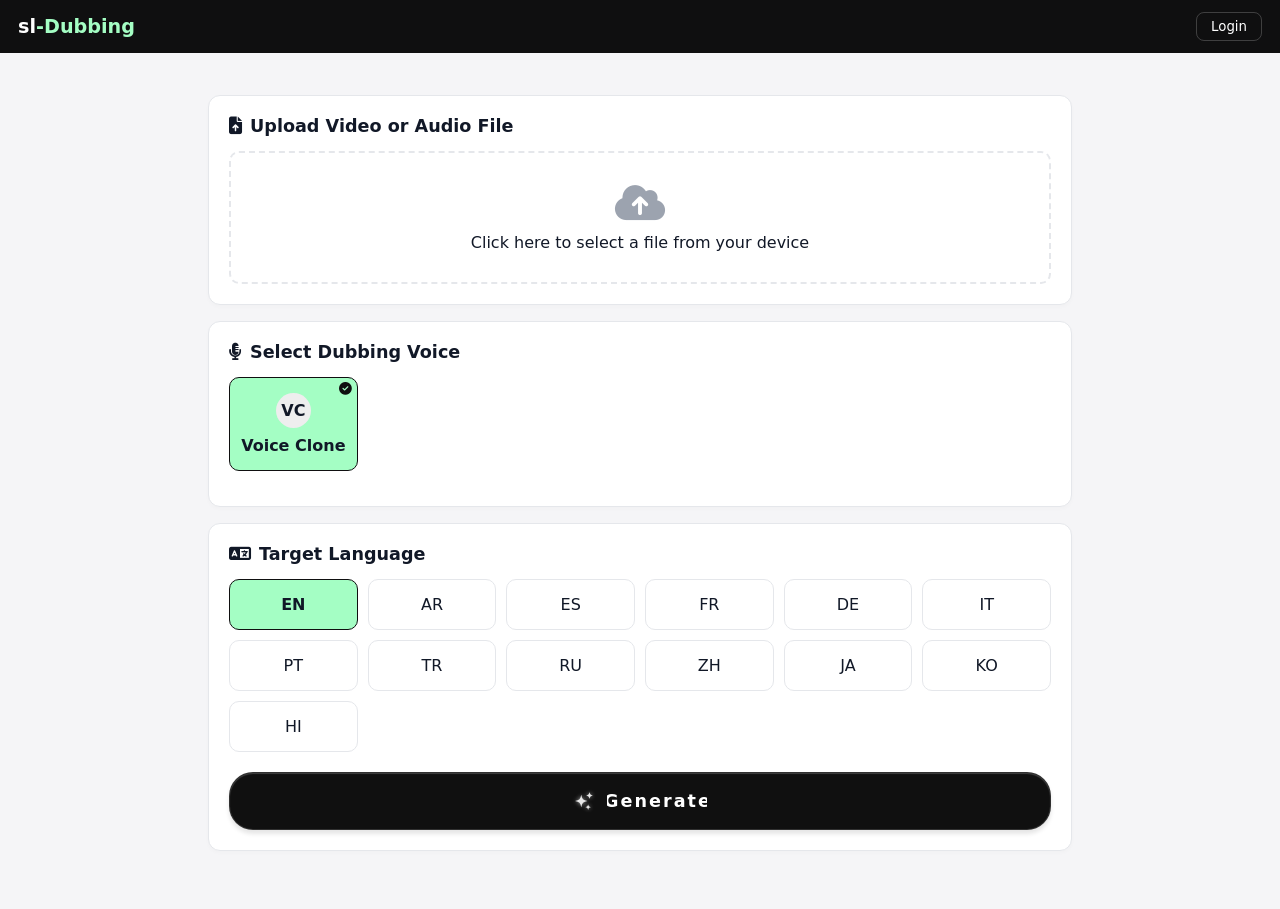
==== dubbing.html @ 9601961e "Refactor dubbing.html for improved styling and text" ====
<!DOCTYPE html>
<html lang="en" dir="ltr">
<head>
    <meta charset="UTF-8">
    <meta name="viewport" content="width=device-width, initial-scale=1.0">
    <title>Dubbing Studio | sl-Dubbing</title>
    <link rel="stylesheet" href="https://cdnjs.cloudflare.com/ajax/libs/font-awesome/6.4.0/css/all.min.css">
    <style>
        :root { 
            --bg: #f5f5f7; 
            --card: #fff; 
            --primary: #0f0f10; 
            --mint: #a4fec4; 
            --green-dk: #065f2c; 
            --border: #e5e7eb; 
            --radius: 12px; 
            --transition: 0.4s;
            --highlight-color-hue: 145deg; /* Minty Green Glow */
        }
        * { box-sizing: border-box; font-family: 'Segoe UI', system-ui, sans-serif; }
        body { background: var(--bg); color: #111827; text-align: left; margin: 0; }
        
        /* Topbar */
        .topbar { background: var(--primary); padding: 12px 18px; display: flex; justify-content: space-between; align-items: center; color: #fff; }
        .logo { font-weight: 800; font-size: 1.2rem; text-decoration: none; color: white; }
        .auth-section .auth-btn { background: transparent; color: #fff; border: 1px solid rgba(255,255,255,0.2); padding: 6px 14px; border-radius: 8px; cursor: pointer; transition: 0.3s; }
        .auth-section .auth-btn:hover { background: rgba(255,255,255,0.1); }
        
        /* Layout */
        .wrap { max-width: 900px; margin: 24px auto; padding: 18px; }
        .card { background: #fff; border: 1px solid var(--border); border-radius: 12px; padding: 20px; margin-bottom: 16px; box-shadow: 0 2px 4px rgba(0,0,0,0.02); }
        .ttl { font-weight: 700; margin-bottom: 15px; display: flex; align-items: center; gap: 8px; font-size: 1.1rem; }
        
        /* Drop Zone */
        .srt-zone { border: 2px dashed var(--border); padding: 30px; text-align: center; border-radius: 10px; cursor: pointer; transition: 0.3s; }
        .srt-zone:hover { background: #f9fafb; border-color: #d1d5db; }
        .srt-zone.ok { border-color: var(--green-dk); background: #f0fdf4; color: var(--green-dk); }
        
        /* Grids */
        .spk-grid, .lang-grid { display: grid; grid-template-columns: repeat(auto-fill, minmax(110px, 1fr)); gap: 10px; margin-bottom: 15px; }
        .spk-card, .lang-box { padding: 15px 10px; border-radius: 10px; border: 1px solid var(--border); text-align: center; cursor: pointer; transition: 0.2s; background: #fff; position: relative; }
        .spk-card.active, .lang-box.active { background: var(--mint); border-color: var(--primary); font-weight: 700; }
        .chk { position: absolute; top: 5px; right: 5px; font-size: 0.8rem; color: var(--primary); display: none; }
        .spk-card.active .chk { display: block; }
        .spk-av { width: 35px; height: 35px; background: #eee; border-radius: 50%; display: flex; align-items: center; justify-content: center; margin: 0 auto 8px; font-weight: 800; }

        /* ── Fancy Uiverse Button ── */
        .btn-wrapper { display: flex; justify-content: center; margin-top: 20px; width: 100%; }
        .btn {
          background-color: #101010;
          color: white;
          width: 100%;
          height: 58px;
          border-radius: 24px;
          border: solid 1px #fff2;
          cursor: pointer;
          display: flex;
          align-items: center;
          justify-content: center;
          gap: 12px;
          overflow: hidden;
          transition: all var(--transition);
          position: relative;
          box-shadow: inset 0px 1px 1px rgba(255,255,255,0.2), 0px 4px 4px rgba(0,0,0,0.1);
        }
        .btn:disabled { opacity: 0.7; cursor: not-allowed; }
        .btn::after {
          content: "";
          position: absolute;
          top: 0; left: 0; width: 100%; height: 100%;
          background-image: linear-gradient(0deg, #fff, hsl(var(--highlight-color-hue), 100%, 70%), transparent);
          opacity: 0; transition: opacity var(--transition);
        }
        .btn:hover::after { opacity: 0.2; }
        .btn-svg { height: 22px; fill: #e8e8e8; transition: all var(--transition); filter: drop-shadow(0 0 2px #fff9); z-index: 2; }
        
        .txt-wrapper { position: relative; height: 24px; overflow: hidden; display: flex; align-items: center; z-index: 2; min-width: 100px; justify-content: center;}
        .txt-1, .txt-2 { display: flex; gap: 2px; transition: all 0.5s cubic-bezier(0.645, 0.045, 0.355, 1); position: absolute; }
        .txt-2 { transform: translateY(35px); opacity: 0; }
        .btn-letter { font-weight: 600; font-size: 1.1rem; color: #fff; }

        /* Loading State */
        .btn.loading .txt-1 { transform: translateY(-35px); opacity: 0; }
        .btn.loading .txt-2 { transform: translateY(0); opacity: 1; }
        .btn.loading .btn-svg { animation: spin 1s linear infinite; }
        @keyframes spin { 100% { transform: rotate(360deg); } }

        /* Progress & Result */
        #progressArea { display: none; margin-top: 20px; padding: 15px; background: #f9fafb; border-radius: 10px; border: 1px solid var(--border); }
        .prog-bar-wrap { background: #e5e7eb; border-radius: 50px; height: 10px; overflow: hidden; margin-top: 10px; }
        .prog-bar { height: 100%; width: 0; background: var(--primary); transition: width 0.4s ease; }
        
        .res-card { display: none; border: 2px solid var(--green-dk); }
        audio { width: 100%; margin-top: 15px; }
        .btn-dl { background: var(--green-dk); color: #fff; padding: 14px; border-radius: 10px; border: none; cursor: pointer; width: 100%; font-weight: 600; margin-top: 15px; display: block; text-align: center; text-decoration: none; }

        .toast { position: fixed; bottom: 20px; left: 20px; color: #fff; padding: 12px 20px; border-radius: 10px; transform: translateY(100px); opacity: 0; transition: 0.4s; z-index: 1000; font-weight: 600; }
        .toast.show { transform: translateY(0); opacity: 1; }
    </style>
</head>
<body>

<div class="topbar">
    <a href="index.html" class="logo">sl<span style="color:#a4fec4">-Dubbing</span></a>
    <div class="auth-section" id="authSection">
        <button class="auth-btn" onclick="location.href='login.html'">Login</button>
    </div>
</div>

<div class="wrap">
    <div class="card">
        <div class="ttl"><i class="fas fa-file-upload"></i> Upload Video or Audio File</div>
        <input type="file" id="mediaFile" accept="video/*,audio/*" style="display:none">
        <div class="srt-zone" id="mediaZone" onclick="document.getElementById('mediaFile').click()">
            <i class="fas fa-cloud-upload-alt" style="font-size:2.5rem; margin-bottom:10px; color:#9ca3af; display:block;"></i>
            Click here to select a file from your device
        </div>
    </div>

    <div class="card">
        <div class="ttl"><i class="fas fa-microphone-lines"></i> Select Dubbing Voice</div>
        <div class="spk-grid" id="spkGrid"></div>
    </div>

    <div class="card">
        <div class="ttl"><i class="fas fa-language"></i> Target Language</div>
        <div class="lang-grid" id="langGrid"></div>

        <div class="btn-wrapper">
          <button class="btn" id="startBtn" onclick="startDubbing()">
            <svg class="btn-svg" xmlns="http://www.w3.org/2000/svg" viewBox="0 0 24 24">
              <path d="M9.813 15.904 9 18.75l-.813-2.846a4.5 4.5 0 0 0-3.09-3.09L2.25 12l2.846-.813a4.5 4.5 0 0 0 3.09-3.09L9 5.25l.813 2.846a4.5 4.5 0 0 0 3.09 3.09L15.75 12l-2.846.813a4.5 4.5 0 0 0-3.09 3.09ZM18.259 8.715 18 9.75l-.259-1.035a3.375 3.375 0 0 0-2.455-2.456L14.25 6l1.036-.259a3.375 3.375 0 0 0 2.455-2.456L18 2.25l.259 1.035a3.375 3.375 0 0 0 2.456 2.456L21.75 6l-1.035.259a3.375 3.375 0 0 0-2.456 2.456ZM16.894 20.567 16.5 21.75l-.394-1.183a2.25 2.25 0 0 0-1.423-1.423L13.5 18.75l1.183-.394a2.25 2.25 0 0 0 1.423-1.423l.394-1.183.394 1.183a2.25 2.25 0 0 0 1.423 1.423l1.183.394-1.183.394a2.25 2.25 0 0 0-1.423 1.423Z"></path>
            </svg>
            <div class="txt-wrapper">
              <div class="txt-1">
                <span class="btn-letter">G</span><span class="btn-letter">e</span><span class="btn-letter">n</span><span class="btn-letter">e</span><span class="btn-letter">r</span><span class="btn-letter">a</span><span class="btn-letter">t</span><span class="btn-letter">e</span>
              </div>
              <div class="txt-2">
                <span class="btn-letter">G</span><span class="btn-letter">e</span><span class="btn-letter">n</span><span class="btn-letter">e</span><span class="btn-letter">r</span><span class="btn-letter">a</span><span class="btn-letter">t</span><span class="btn-letter">i</span><span class="btn-letter">n</span><span class="btn-letter">g</span>
              </div>
            </div>
          </button>
        </div>

        <div id="progressArea">
            <div style="display:flex; justify-content:space-between;">
                <span id="statusTxt" style="font-weight:600">Preparing...</span>
                <span id="pctTxt" style="font-weight:700">0%</span>
            </div>
            <div class="prog-bar-wrap">
                <div class="prog-bar" id="progBar"></div>
            </div>
        </div>
    </div>

    <div class="card res-card" id="resCard">
        <div class="ttl" style="color:var(--green-dk)"><i class="fas fa-check-circle"></i> Magic Complete!</div>
        <audio id="dubAud" controls></audio>
        <a id="dlBtn" class="btn-dl" download>Download Dubbed Audio</a>
    </div>
</div>

<div id="toasts"></div>
<script src="script.js"></script>
</body>
</html>
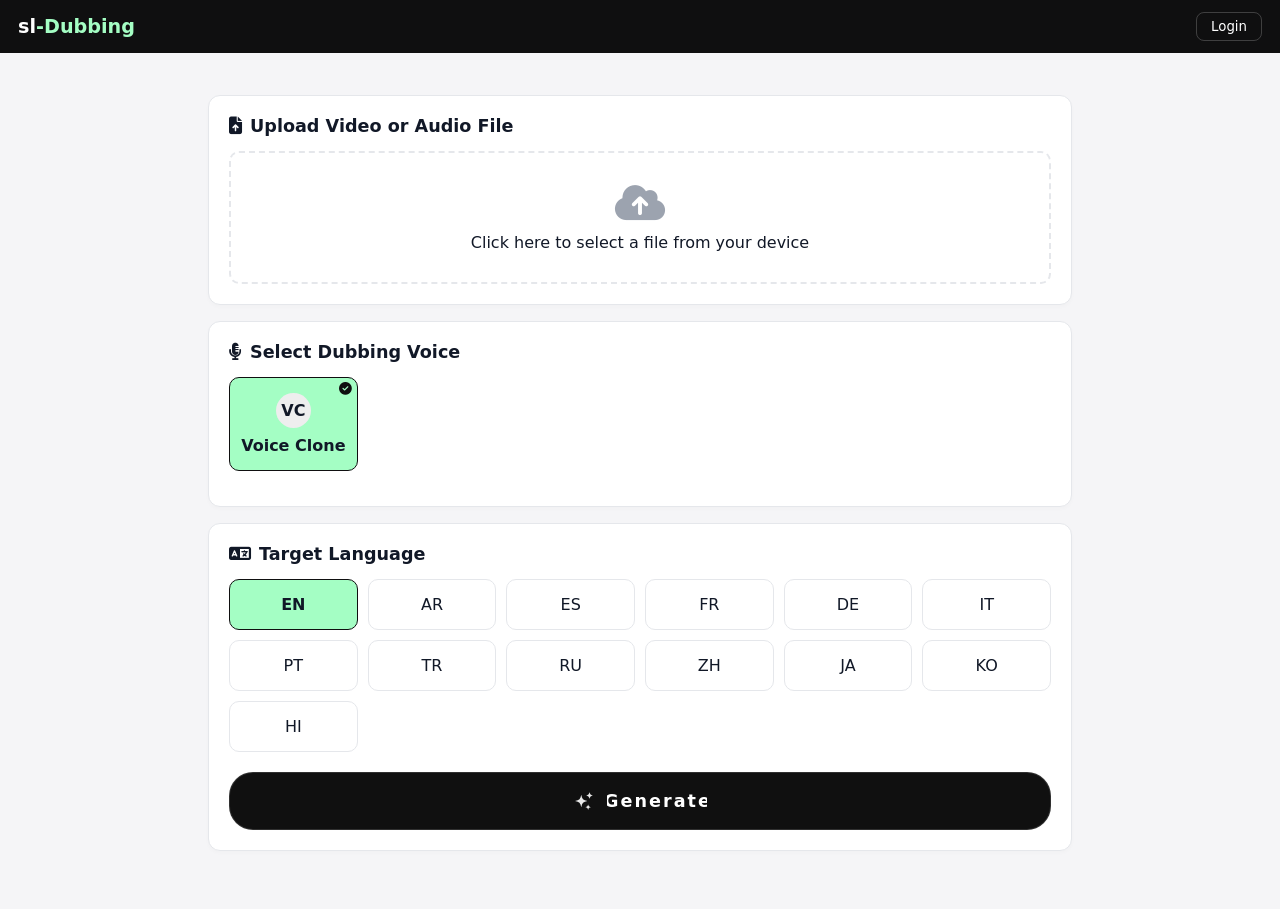
==== commit 806f1630: "Update dubbing.html" ====
--- a/dubbing.html
+++ b/dubbing.html
@@ -15,7 +15,7 @@
             --border: #e5e7eb; 
             --radius: 12px; 
             --transition: 0.4s;
-            --highlight-color-hue: 145deg; /* Minty Green Glow */
+            --highlight-color-hue: 145deg; 
         }
         * { box-sizing: border-box; font-family: 'Segoe UI', system-ui, sans-serif; }
         body { background: var(--bg); color: #111827; text-align: left; margin: 0; }
@@ -42,44 +42,41 @@
         .spk-card.active, .lang-box.active { background: var(--mint); border-color: var(--primary); font-weight: 700; }
         .chk { position: absolute; top: 5px; right: 5px; font-size: 0.8rem; color: var(--primary); display: none; }
         .spk-card.active .chk { display: block; }
+
+        /* ── Microphone Switch Icon ── */
+        .mic-wrapper { display: flex; justify-content: center; margin-bottom: 10px; }
+        .switch {
+          position: relative; width: 40px; height: 40px; display: flex; justify-content: center; align-items: center;
+          background-color: rgb(60,64,67); color: #fff; border-radius: 50%; transition: all .3s cubic-bezier(0.175, 0.885, 0.32, 1.275);
+        }
+        .mic-on, .mic-off { width: 20px; height: 20px; display: flex; justify-content: center; align-items: center; transition: all .3s ease-in-out; }
+        .mic-on { z-index: 4; }
+        .mic-off { position: absolute; inset: 0; z-index: 5; opacity: 0; display: flex; justify-content: center; align-items: center; }
+        .spk-card.active .switch { background-color: #ef4444; } 
+        .spk-card.active .mic-off { opacity: 1; }
+        .spk-card.active .mic-on { opacity: 0; }
         .spk-av { width: 35px; height: 35px; background: #eee; border-radius: 50%; display: flex; align-items: center; justify-content: center; margin: 0 auto 8px; font-weight: 800; }
 
-        /* ── Fancy Uiverse Button ── */
+        /* ── Fancy Button ── */
         .btn-wrapper { display: flex; justify-content: center; margin-top: 20px; width: 100%; }
         .btn {
-          background-color: #101010;
-          color: white;
-          width: 100%;
-          height: 58px;
-          border-radius: 24px;
-          border: solid 1px #fff2;
-          cursor: pointer;
-          display: flex;
-          align-items: center;
-          justify-content: center;
-          gap: 12px;
-          overflow: hidden;
-          transition: all var(--transition);
-          position: relative;
-          box-shadow: inset 0px 1px 1px rgba(255,255,255,0.2), 0px 4px 4px rgba(0,0,0,0.1);
+          background-color: #101010; color: white; width: 100%; height: 58px; border-radius: 24px; border: solid 1px #fff2;
+          cursor: pointer; display: flex; align-items: center; justify-content: center; gap: 12px; overflow: hidden;
+          transition: all var(--transition); position: relative;
         }
         .btn:disabled { opacity: 0.7; cursor: not-allowed; }
         .btn::after {
-          content: "";
-          position: absolute;
-          top: 0; left: 0; width: 100%; height: 100%;
+          content: ""; position: absolute; top: 0; left: 0; width: 100%; height: 100%;
           background-image: linear-gradient(0deg, #fff, hsl(var(--highlight-color-hue), 100%, 70%), transparent);
           opacity: 0; transition: opacity var(--transition);
         }
         .btn:hover::after { opacity: 0.2; }
-        .btn-svg { height: 22px; fill: #e8e8e8; transition: all var(--transition); filter: drop-shadow(0 0 2px #fff9); z-index: 2; }
-        
+        .btn-svg { height: 22px; fill: #e8e8e8; transition: all var(--transition); z-index: 2; }
         .txt-wrapper { position: relative; height: 24px; overflow: hidden; display: flex; align-items: center; z-index: 2; min-width: 100px; justify-content: center;}
         .txt-1, .txt-2 { display: flex; gap: 2px; transition: all 0.5s cubic-bezier(0.645, 0.045, 0.355, 1); position: absolute; }
         .txt-2 { transform: translateY(35px); opacity: 0; }
         .btn-letter { font-weight: 600; font-size: 1.1rem; color: #fff; }
 
-        /* Loading State */
         .btn.loading .txt-1 { transform: translateY(-35px); opacity: 0; }
         .btn.loading .txt-2 { transform: translateY(0); opacity: 1; }
         .btn.loading .btn-svg { animation: spin 1s linear infinite; }
@@ -89,7 +86,6 @@
         #progressArea { display: none; margin-top: 20px; padding: 15px; background: #f9fafb; border-radius: 10px; border: 1px solid var(--border); }
         .prog-bar-wrap { background: #e5e7eb; border-radius: 50px; height: 10px; overflow: hidden; margin-top: 10px; }
         .prog-bar { height: 100%; width: 0; background: var(--primary); transition: width 0.4s ease; }
-        
         .res-card { display: none; border: 2px solid var(--green-dk); }
         audio { width: 100%; margin-top: 15px; }
         .btn-dl { background: var(--green-dk); color: #fff; padding: 14px; border-radius: 10px; border: none; cursor: pointer; width: 100%; font-weight: 600; margin-top: 15px; display: block; text-align: center; text-decoration: none; }
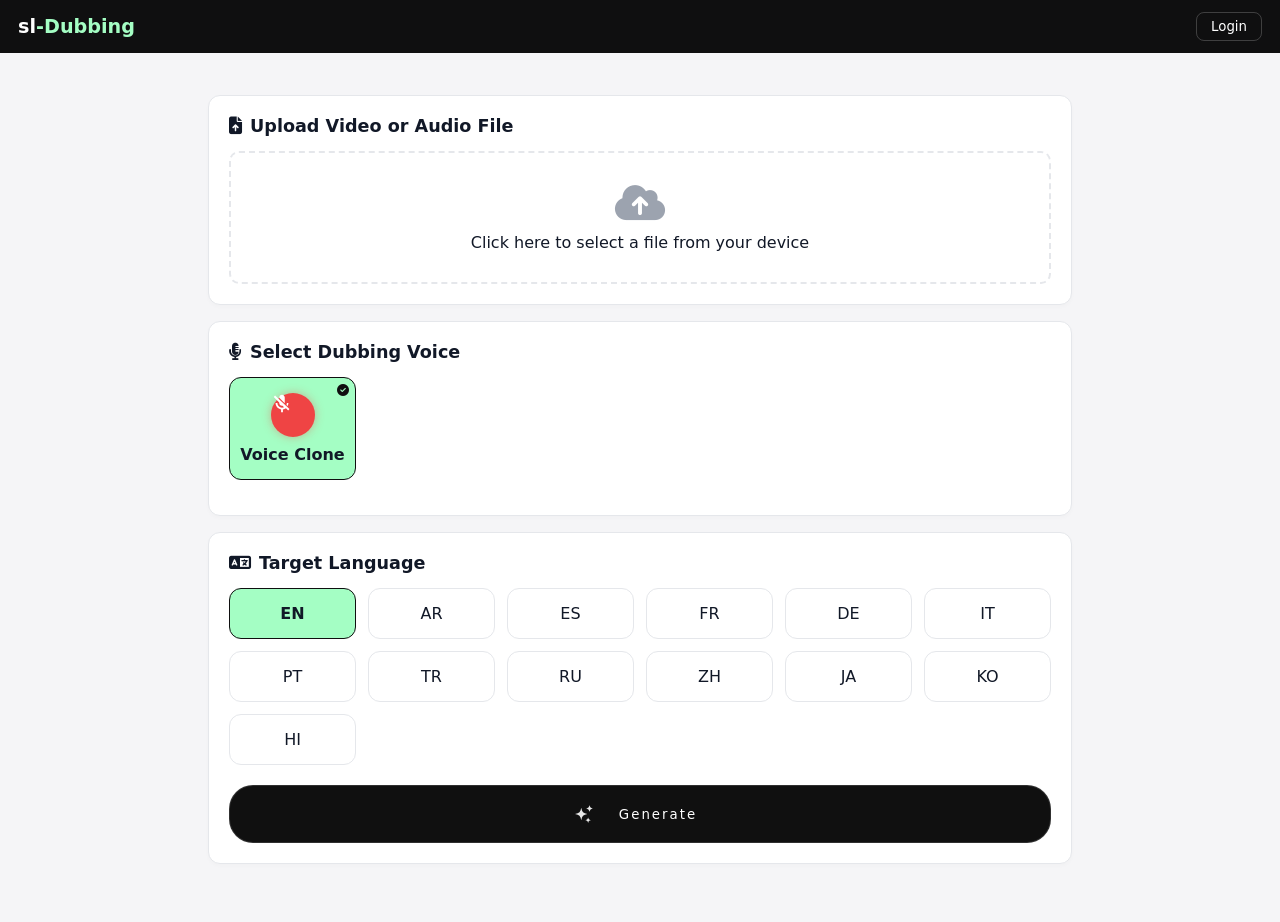
==== commit 0d508525: "Update dubbing.html" ====
--- a/dubbing.html
+++ b/dubbing.html
@@ -36,60 +36,84 @@
         .srt-zone:hover { background: #f9fafb; border-color: #d1d5db; }
         .srt-zone.ok { border-color: var(--green-dk); background: #f0fdf4; color: var(--green-dk); }
         
-        /* Grids */
-        .spk-grid, .lang-grid { display: grid; grid-template-columns: repeat(auto-fill, minmax(110px, 1fr)); gap: 10px; margin-bottom: 15px; }
-        .spk-card, .lang-box { padding: 15px 10px; border-radius: 10px; border: 1px solid var(--border); text-align: center; cursor: pointer; transition: 0.2s; background: #fff; position: relative; }
+        /* Grids & Cards */
+        .spk-grid, .lang-grid { display: grid; grid-template-columns: repeat(auto-fill, minmax(115px, 1fr)); gap: 12px; margin-bottom: 15px; }
+        .spk-card, .lang-box { padding: 15px 10px; border-radius: 12px; border: 1px solid var(--border); text-align: center; cursor: pointer; transition: 0.2s; background: #fff; position: relative; overflow: hidden; }
         .spk-card.active, .lang-box.active { background: var(--mint); border-color: var(--primary); font-weight: 700; }
-        .chk { position: absolute; top: 5px; right: 5px; font-size: 0.8rem; color: var(--primary); display: none; }
+        .chk { position: absolute; top: 6px; right: 6px; font-size: 0.75rem; color: var(--primary); display: none; z-index: 10; }
         .spk-card.active .chk { display: block; }
 
-        /* ── Microphone Switch Icon ── */
-        .mic-wrapper { display: flex; justify-content: center; margin-bottom: 10px; }
-        .switch {
-          position: relative; width: 40px; height: 40px; display: flex; justify-content: center; align-items: center;
-          background-color: rgb(60,64,67); color: #fff; border-radius: 50%; transition: all .3s cubic-bezier(0.175, 0.885, 0.32, 1.275);
-        }
-        .mic-on, .mic-off { width: 20px; height: 20px; display: flex; justify-content: center; align-items: center; transition: all .3s ease-in-out; }
+        /* Microphone Switch Icon */
+        .mic-wrapper { display: flex; justify-content: center; margin-bottom: 8px; }
+        .switch { position: relative; width: 44px; height: 44px; display: flex; justify-content: center; align-items: center; background-color: #3c4043; color: #fff; border-radius: 50%; transition: all .3s ease; }
+        .mic-on, .mic-off { width: 22px; height: 22px; display: flex; justify-content: center; align-items: center; transition: all .3s ease; }
         .mic-on { z-index: 4; }
         .mic-off { position: absolute; inset: 0; z-index: 5; opacity: 0; display: flex; justify-content: center; align-items: center; }
-        .spk-card.active .switch { background-color: #ef4444; } 
+        .spk-card.active .switch { background-color: #ef4444; box-shadow: 0 0 10px rgba(239, 68, 68, 0.4); } 
         .spk-card.active .mic-off { opacity: 1; }
         .spk-card.active .mic-on { opacity: 0; }
-        .spk-av { width: 35px; height: 35px; background: #eee; border-radius: 50%; display: flex; align-items: center; justify-content: center; margin: 0 auto 8px; font-weight: 800; }
 
-        /* ── Fancy Button ── */
+        .spk-av { width: 44px; height: 44px; background: #e5e7eb; border-radius: 50%; display: flex; align-items: center; justify-content: center; margin: 0 auto 8px; font-weight: 800; font-size: 1.1rem; color: #4b5563; }
+        .spk-card.active .spk-av { background: #0f0f10; color: #a4fec4; }
+
+        /* Generate Button */
         .btn-wrapper { display: flex; justify-content: center; margin-top: 20px; width: 100%; }
         .btn {
           background-color: #101010; color: white; width: 100%; height: 58px; border-radius: 24px; border: solid 1px #fff2;
-          cursor: pointer; display: flex; align-items: center; justify-content: center; gap: 12px; overflow: hidden;
-          transition: all var(--transition); position: relative;
+          cursor: pointer; display: flex; align-items: center; justify-content: center; gap: 12px; overflow: hidden; position: relative;
         }
-        .btn:disabled { opacity: 0.7; cursor: not-allowed; }
-        .btn::after {
-          content: ""; position: absolute; top: 0; left: 0; width: 100%; height: 100%;
-          background-image: linear-gradient(0deg, #fff, hsl(var(--highlight-color-hue), 100%, 70%), transparent);
-          opacity: 0; transition: opacity var(--transition);
-        }
-        .btn:hover::after { opacity: 0.2; }
-        .btn-svg { height: 22px; fill: #e8e8e8; transition: all var(--transition); z-index: 2; }
+        .btn-svg { height: 22px; fill: #e8e8e8; z-index: 2; }
         .txt-wrapper { position: relative; height: 24px; overflow: hidden; display: flex; align-items: center; z-index: 2; min-width: 100px; justify-content: center;}
         .txt-1, .txt-2 { display: flex; gap: 2px; transition: all 0.5s cubic-bezier(0.645, 0.045, 0.355, 1); position: absolute; }
         .txt-2 { transform: translateY(35px); opacity: 0; }
-        .btn-letter { font-weight: 600; font-size: 1.1rem; color: #fff; }
-
         .btn.loading .txt-1 { transform: translateY(-35px); opacity: 0; }
         .btn.loading .txt-2 { transform: translateY(0); opacity: 1; }
         .btn.loading .btn-svg { animation: spin 1s linear infinite; }
         @keyframes spin { 100% { transform: rotate(360deg); } }
 
-        /* Progress & Result */
+        /* ── Fancy Result & Download Layout ── */
+        .result-container { display: flex; align-items: center; gap: 15px; margin-top: 15px; }
+        audio { flex-grow: 1; }
+
+        /* Download Button CSS (vinodjangid07) */
+        .Btn {
+          width: 50px; height: 50px; border: none; border-radius: 50%;
+          background-color: rgb(27, 27, 27); display: flex; flex-direction: column;
+          align-items: center; justify-content: center; cursor: pointer;
+          position: relative; transition-duration: .3s;
+          box-shadow: 2px 2px 10px rgba(0, 0, 0, 0.11); flex-shrink: 0;
+          text-decoration: none;
+        }
+        .svgIcon { fill: rgb(214, 178, 255); transition-duration: .3s; }
+        .icon2 {
+          width: 18px; height: 5px; border-bottom: 2px solid rgb(182, 143, 255);
+          border-left: 2px solid rgb(182, 143, 255); border-right: 2px solid rgb(182, 143, 255);
+        }
+        .tooltip {
+          position: absolute; top: -40px; opacity: 0; background-color: rgb(12, 12, 12);
+          color: white; padding: 5px 10px; border-radius: 5px; display: flex;
+          align-items: center; justify-content: center; transition-duration: .2s;
+          pointer-events: none; letter-spacing: 0.5px; font-size: 12px;
+        }
+        .tooltip::before {
+          position: absolute; content: ""; width: 8px; height: 8px;
+          background-color: rgb(12, 12, 12); transform: rotate(45deg);
+          bottom: -4px; transition-duration: .3s;
+        }
+        .Btn:hover .tooltip { opacity: 1; transition-duration: .3s; top: -45px; }
+        .Btn:hover { background-color: rgb(150, 94, 255); }
+        .Btn:hover .icon2 { border-color: white; }
+        .Btn:hover .svgIcon { fill: white; animation: slide-in-top 0.6s cubic-bezier(0.250, 0.460, 0.450, 0.940) both; }
+        @keyframes slide-in-top {
+          0% { transform: translateY(-10px); opacity: 0; }
+          100% { transform: translateY(0px); opacity: 1; }
+        }
+
+        /* Status & Toasts */
         #progressArea { display: none; margin-top: 20px; padding: 15px; background: #f9fafb; border-radius: 10px; border: 1px solid var(--border); }
         .prog-bar-wrap { background: #e5e7eb; border-radius: 50px; height: 10px; overflow: hidden; margin-top: 10px; }
         .prog-bar { height: 100%; width: 0; background: var(--primary); transition: width 0.4s ease; }
         .res-card { display: none; border: 2px solid var(--green-dk); }
-        audio { width: 100%; margin-top: 15px; }
-        .btn-dl { background: var(--green-dk); color: #fff; padding: 14px; border-radius: 10px; border: none; cursor: pointer; width: 100%; font-weight: 600; margin-top: 15px; display: block; text-align: center; text-decoration: none; }
-
         .toast { position: fixed; bottom: 20px; left: 20px; color: #fff; padding: 12px 20px; border-radius: 10px; transform: translateY(100px); opacity: 0; transition: 0.4s; z-index: 1000; font-weight: 600; }
         .toast.show { transform: translateY(0); opacity: 1; }
     </style>
@@ -124,16 +148,10 @@
 
         <div class="btn-wrapper">
           <button class="btn" id="startBtn" onclick="startDubbing()">
-            <svg class="btn-svg" xmlns="http://www.w3.org/2000/svg" viewBox="0 0 24 24">
-              <path d="M9.813 15.904 9 18.75l-.813-2.846a4.5 4.5 0 0 0-3.09-3.09L2.25 12l2.846-.813a4.5 4.5 0 0 0 3.09-3.09L9 5.25l.813 2.846a4.5 4.5 0 0 0 3.09 3.09L15.75 12l-2.846.813a4.5 4.5 0 0 0-3.09 3.09ZM18.259 8.715 18 9.75l-.259-1.035a3.375 3.375 0 0 0-2.455-2.456L14.25 6l1.036-.259a3.375 3.375 0 0 0 2.455-2.456L18 2.25l.259 1.035a3.375 3.375 0 0 0 2.456 2.456L21.75 6l-1.035.259a3.375 3.375 0 0 0-2.456 2.456ZM16.894 20.567 16.5 21.75l-.394-1.183a2.25 2.25 0 0 0-1.423-1.423L13.5 18.75l1.183-.394a2.25 2.25 0 0 0 1.423-1.423l.394-1.183.394 1.183a2.25 2.25 0 0 0 1.423 1.423l1.183.394-1.183.394a2.25 2.25 0 0 0-1.423 1.423Z"></path>
-            </svg>
+            <svg class="btn-svg" viewBox="0 0 24 24"><path d="M9.813 15.904 9 18.75l-.813-2.846a4.5 4.5 0 0 0-3.09-3.09L2.25 12l2.846-.813a4.5 4.5 0 0 0 3.09-3.09L9 5.25l.813 2.846a4.5 4.5 0 0 0 3.09 3.09L15.75 12l-2.846.813a4.5 4.5 0 0 0-3.09 3.09ZM18.259 8.715 18 9.75l-.259-1.035a3.375 3.375 0 0 0-2.455-2.456L14.25 6l1.036-.259a3.375 3.375 0 0 0 2.455-2.456L18 2.25l.259 1.035a3.375 3.375 0 0 0 2.456 2.456L21.75 6l-1.035.259a3.375 3.375 0 0 0-2.456 2.456ZM16.894 20.567 16.5 21.75l-.394-1.183a2.25 2.25 0 0 0-1.423-1.423L13.5 18.75l1.183-.394a2.25 2.25 0 0 0 1.423-1.423l.394-1.183.394 1.183a2.25 2.25 0 0 0 1.423 1.423l1.183.394-1.183.394a2.25 2.25 0 0 0-1.423 1.423Z"></path></svg>
             <div class="txt-wrapper">
-              <div class="txt-1">
-                <span class="btn-letter">G</span><span class="btn-letter">e</span><span class="btn-letter">n</span><span class="btn-letter">e</span><span class="btn-letter">r</span><span class="btn-letter">a</span><span class="btn-letter">t</span><span class="btn-letter">e</span>
-              </div>
-              <div class="txt-2">
-                <span class="btn-letter">G</span><span class="btn-letter">e</span><span class="btn-letter">n</span><span class="btn-letter">e</span><span class="btn-letter">r</span><span class="btn-letter">a</span><span class="btn-letter">t</span><span class="btn-letter">i</span><span class="btn-letter">n</span><span class="btn-letter">g</span>
-              </div>
+              <div class="txt-1"><span class="btn-letter">G</span><span class="btn-letter">e</span><span class="btn-letter">n</span><span class="btn-letter">e</span><span class="btn-letter">r</span><span class="btn-letter">a</span><span class="btn-letter">t</span><span class="btn-letter">e</span></div>
+              <div class="txt-2"><span class="btn-letter">G</span><span class="btn-letter">e</span><span class="btn-letter">n</span><span class="btn-letter">e</span><span class="btn-letter">r</span><span class="btn-letter">a</span><span class="btn-letter">t</span><span class="btn-letter">i</span><span class="btn-letter">n</span><span class="btn-letter">g</span></div>
             </div>
           </button>
         </div>
@@ -143,16 +161,20 @@
                 <span id="statusTxt" style="font-weight:600">Preparing...</span>
                 <span id="pctTxt" style="font-weight:700">0%</span>
             </div>
-            <div class="prog-bar-wrap">
-                <div class="prog-bar" id="progBar"></div>
-            </div>
+            <div class="prog-bar-wrap"><div class="prog-bar" id="progBar"></div></div>
         </div>
     </div>
 
     <div class="card res-card" id="resCard">
         <div class="ttl" style="color:var(--green-dk)"><i class="fas fa-check-circle"></i> Magic Complete!</div>
-        <audio id="dubAud" controls></audio>
-        <a id="dlBtn" class="btn-dl" download>Download Dubbed Audio</a>
+        <div class="result-container">
+            <a href="#" class="Btn" id="dlBtn" download>
+                <svg class="svgIcon" viewBox="0 0 384 512" height="1em" xmlns="http://www.w3.org/2000/svg"><path d="M169.4 470.6c12.5 12.5 32.8 12.5 45.3 0l160-160c12.5-12.5 12.5-32.8 0-45.3s-32.8-12.5-45.3 0L224 370.8V64c0-17.7-14.3-32-32-32s-32 14.3-32 32v306.7L54.6 265.4c-12.5-12.5-32.8-12.5-45.3 0s-12.5 32.8 0 45.3l160 160z"></path></svg>
+                <span class="icon2"></span>
+                <span class="tooltip">Download</span>
+            </a>
+            <audio id="dubAud" controls></audio>
+        </div>
     </div>
 </div>
 
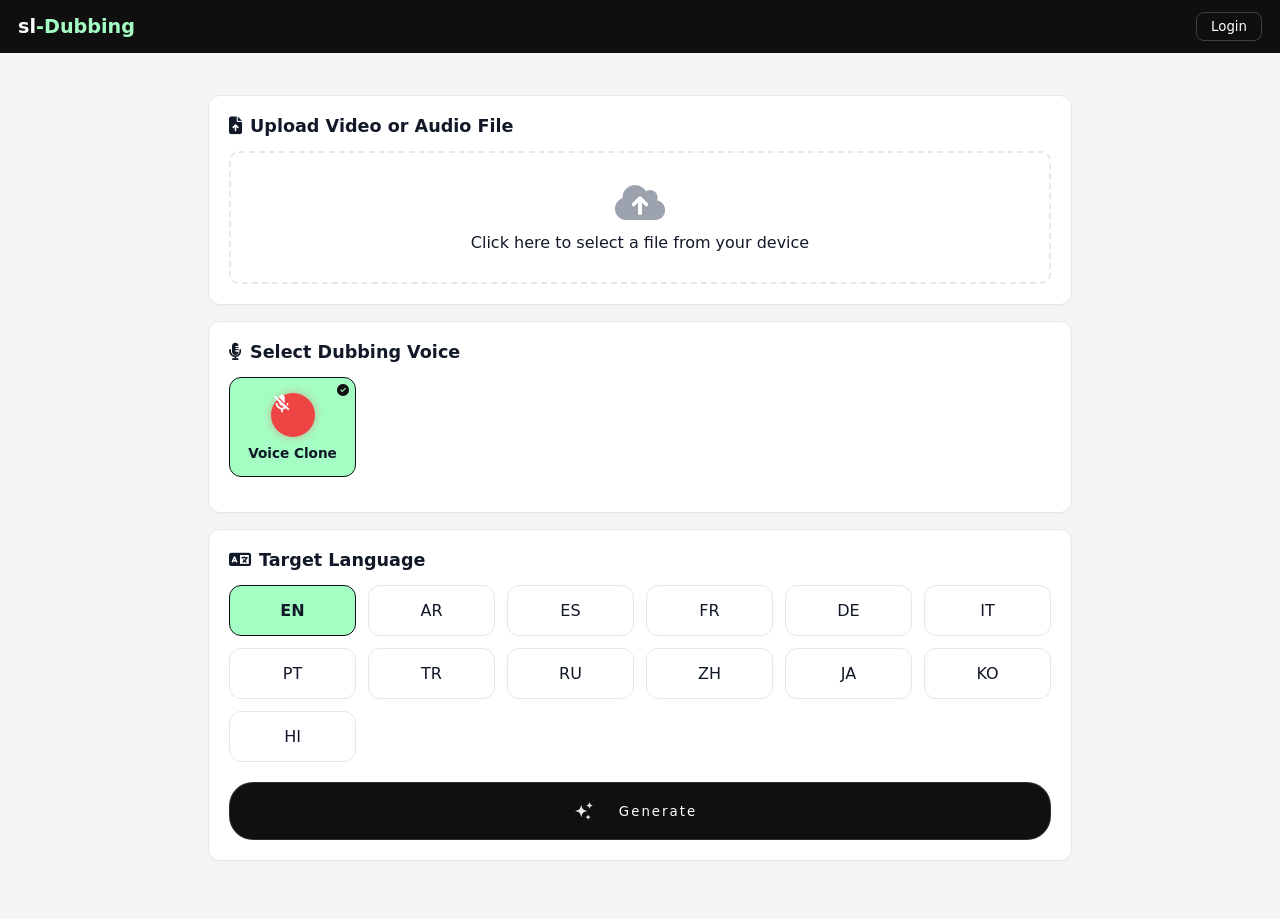
==== commit 4bf32461: "Enhance avatar styling in dubbing.html Updated avatar style with transition effects and adjusted fon" ====
--- a/dubbing.html
+++ b/dubbing.html
@@ -53,8 +53,15 @@
         .spk-card.active .mic-off { opacity: 1; }
         .spk-card.active .mic-on { opacity: 0; }
 
-        .spk-av { width: 44px; height: 44px; background: #e5e7eb; border-radius: 50%; display: flex; align-items: center; justify-content: center; margin: 0 auto 8px; font-weight: 800; font-size: 1.1rem; color: #4b5563; }
+        /* ✅ Avatar Style for Person Icon */
+        .spk-av { 
+            width: 44px; height: 44px; background: #e5e7eb; border-radius: 50%; 
+            display: flex; align-items: center; justify-content: center; 
+            margin: 0 auto 8px; font-size: 1.2rem; color: #4b5563; 
+            transition: 0.3s;
+        }
         .spk-card.active .spk-av { background: #0f0f10; color: #a4fec4; }
+        .spk-nm { font-size: 0.85rem; font-weight: 600; }
 
         /* Generate Button */
         .btn-wrapper { display: flex; justify-content: center; margin-top: 20px; width: 100%; }
@@ -71,11 +78,10 @@
         .btn.loading .btn-svg { animation: spin 1s linear infinite; }
         @keyframes spin { 100% { transform: rotate(360deg); } }
 
-        /* ── Fancy Result & Download Layout ── */
+        /* Result & Download */
         .result-container { display: flex; align-items: center; gap: 15px; margin-top: 15px; }
         audio { flex-grow: 1; }
 
-        /* Download Button CSS (vinodjangid07) */
         .Btn {
           width: 50px; height: 50px; border: none; border-radius: 50%;
           background-color: rgb(27, 27, 27); display: flex; flex-direction: column;
@@ -109,7 +115,6 @@
           100% { transform: translateY(0px); opacity: 1; }
         }
 
-        /* Status & Toasts */
         #progressArea { display: none; margin-top: 20px; padding: 15px; background: #f9fafb; border-radius: 10px; border: 1px solid var(--border); }
         .prog-bar-wrap { background: #e5e7eb; border-radius: 50px; height: 10px; overflow: hidden; margin-top: 10px; }
         .prog-bar { height: 100%; width: 0; background: var(--primary); transition: width 0.4s ease; }
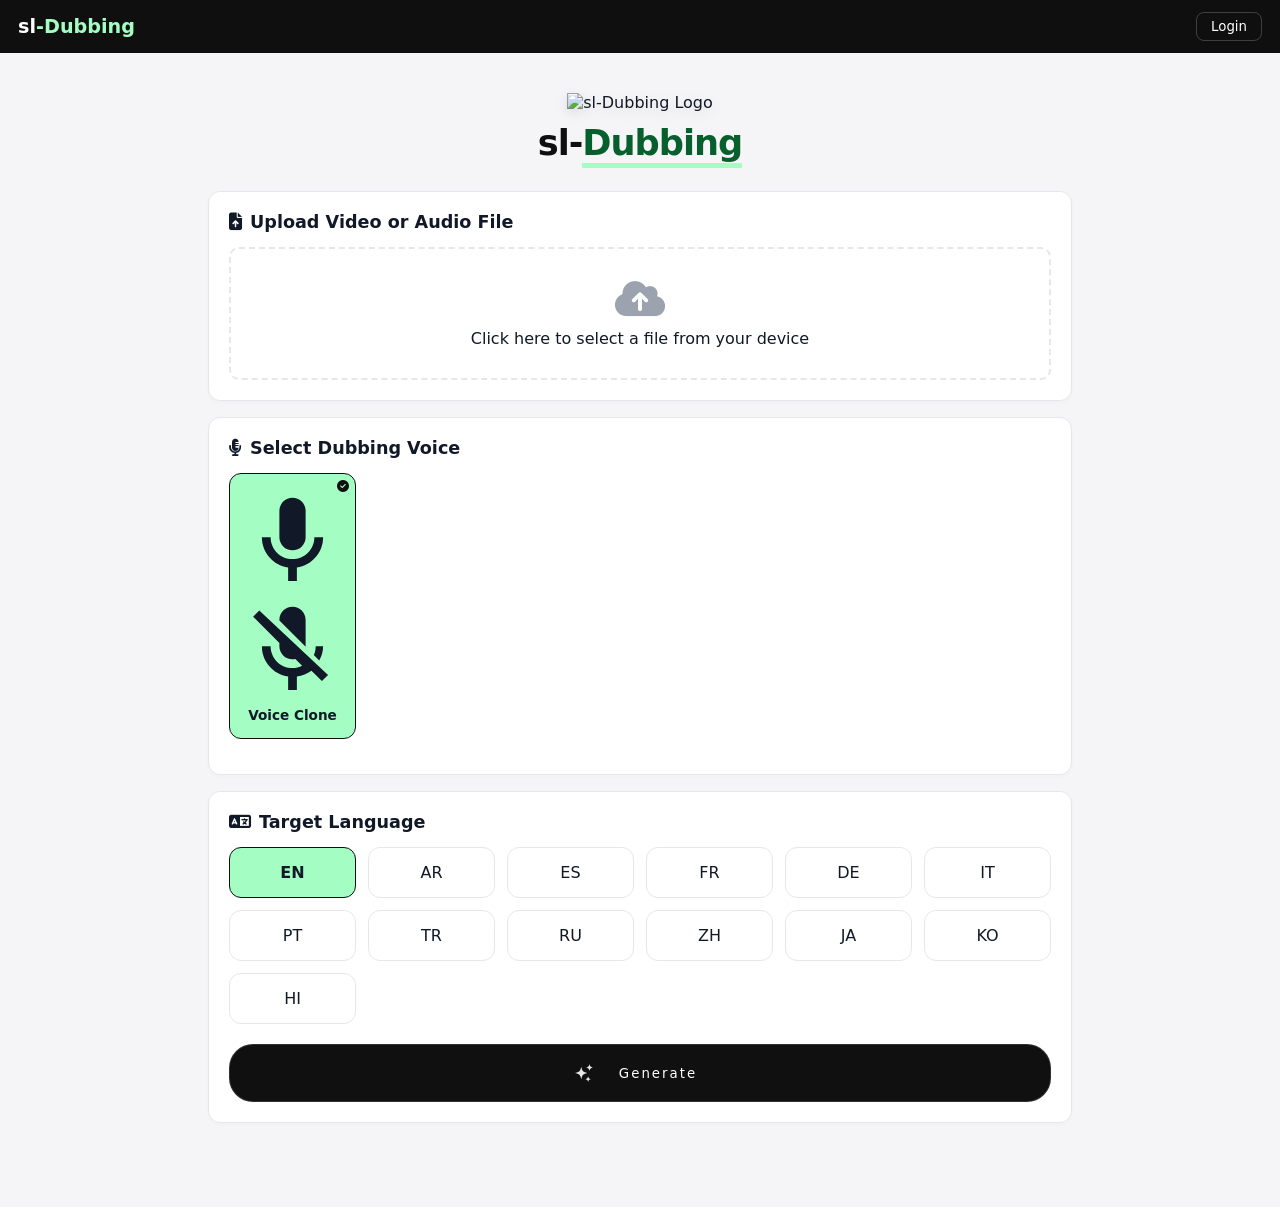
==== commit 5227505e: "Update dubbing.html" ====
--- a/dubbing.html
+++ b/dubbing.html
@@ -22,12 +22,22 @@
         
         /* Topbar */
         .topbar { background: var(--primary); padding: 12px 18px; display: flex; justify-content: space-between; align-items: center; color: #fff; }
-        .logo { font-weight: 800; font-size: 1.2rem; text-decoration: none; color: white; }
+        .logo-top { font-weight: 800; font-size: 1.2rem; text-decoration: none; color: white; }
         .auth-section .auth-btn { background: transparent; color: #fff; border: 1px solid rgba(255,255,255,0.2); padding: 6px 14px; border-radius: 8px; cursor: pointer; transition: 0.3s; }
-        .auth-section .auth-btn:hover { background: rgba(255,255,255,0.1); }
         
+        /* ── Central Logo Section ── */
+        .brand-header { text-align: center; margin: 40px auto 10px; }
+        .main-logo-img { 
+            width: 100px; /* يمكنكِ تعديل الحجم من هنا */
+            height: auto; 
+            filter: drop-shadow(0 4px 6px rgba(0,0,0,0.1));
+            margin-bottom: 10px;
+        }
+        .brand-name { font-size: 2.2rem; font-weight: 900; color: var(--primary); letter-spacing: -1px; }
+        .brand-name span { color: var(--green-dk); border-bottom: 5px solid var(--mint); }
+
         /* Layout */
-        .wrap { max-width: 900px; margin: 24px auto; padding: 18px; }
+        .wrap { max-width: 900px; margin: 0 auto 50px; padding: 18px; }
         .card { background: #fff; border: 1px solid var(--border); border-radius: 12px; padding: 20px; margin-bottom: 16px; box-shadow: 0 2px 4px rgba(0,0,0,0.02); }
         .ttl { font-weight: 700; margin-bottom: 15px; display: flex; align-items: center; gap: 8px; font-size: 1.1rem; }
         
@@ -43,24 +53,17 @@
         .chk { position: absolute; top: 6px; right: 6px; font-size: 0.75rem; color: var(--primary); display: none; z-index: 10; }
         .spk-card.active .chk { display: block; }
 
-        /* Microphone Switch Icon */
-        .mic-wrapper { display: flex; justify-content: center; margin-bottom: 8px; }
-        .switch { position: relative; width: 44px; height: 44px; display: flex; justify-content: center; align-items: center; background-color: #3c4043; color: #fff; border-radius: 50%; transition: all .3s ease; }
-        .mic-on, .mic-off { width: 22px; height: 22px; display: flex; justify-content: center; align-items: center; transition: all .3s ease; }
-        .mic-on { z-index: 4; }
-        .mic-off { position: absolute; inset: 0; z-index: 5; opacity: 0; display: flex; justify-content: center; align-items: center; }
-        .spk-card.active .switch { background-color: #ef4444; box-shadow: 0 0 10px rgba(239, 68, 68, 0.4); } 
-        .spk-card.active .mic-off { opacity: 1; }
-        .spk-card.active .mic-on { opacity: 0; }
+        /* ✅ Microphone Style for Voice Clone */
+        .voice-ai-icon {
+            width: 44px; height: 44px; background: #f3f4f6; border-radius: 50%;
+            display: flex; align-items: center; justify-content: center;
+            margin: 0 auto 8px; color: #374151; font-size: 1.3rem; transition: 0.3s;
+        }
+        .spk-card.active .voice-ai-icon { background: var(--primary); color: var(--mint); }
 
-        /* ✅ Avatar Style for Person Icon */
-        .spk-av { 
-            width: 44px; height: 44px; background: #e5e7eb; border-radius: 50%; 
-            display: flex; align-items: center; justify-content: center; 
-            margin: 0 auto 8px; font-size: 1.2rem; color: #4b5563; 
-            transition: 0.3s;
-        }
-        .spk-card.active .spk-av { background: #0f0f10; color: #a4fec4; }
+        /* ✅ Person Icon for others */
+        .spk-av { width: 44px; height: 44px; background: #e5e7eb; border-radius: 50%; display: flex; align-items: center; justify-content: center; margin: 0 auto 8px; font-size: 1.2rem; color: #4b5563; transition: 0.3s; }
+        .spk-card.active .spk-av { background: var(--primary); color: var(--mint); }
         .spk-nm { font-size: 0.85rem; font-weight: 600; }
 
         /* Generate Button */
@@ -108,7 +111,6 @@
         }
         .Btn:hover .tooltip { opacity: 1; transition-duration: .3s; top: -45px; }
         .Btn:hover { background-color: rgb(150, 94, 255); }
-        .Btn:hover .icon2 { border-color: white; }
         .Btn:hover .svgIcon { fill: white; animation: slide-in-top 0.6s cubic-bezier(0.250, 0.460, 0.450, 0.940) both; }
         @keyframes slide-in-top {
           0% { transform: translateY(-10px); opacity: 0; }
@@ -126,10 +128,15 @@
 <body>
 
 <div class="topbar">
-    <a href="index.html" class="logo">sl<span style="color:#a4fec4">-Dubbing</span></a>
+    <a href="index.html" class="logo-top">sl<span style="color:#a4fec4">-Dubbing</span></a>
     <div class="auth-section" id="authSection">
         <button class="auth-btn" onclick="location.href='login.html'">Login</button>
     </div>
+</div>
+
+<div class="brand-header">
+    <img src="logo/logo.png" alt="sl-Dubbing Logo" class="main-logo-img">
+    <div class="brand-name">sl-<span>Dubbing</span></div>
 </div>
 
 <div class="wrap">
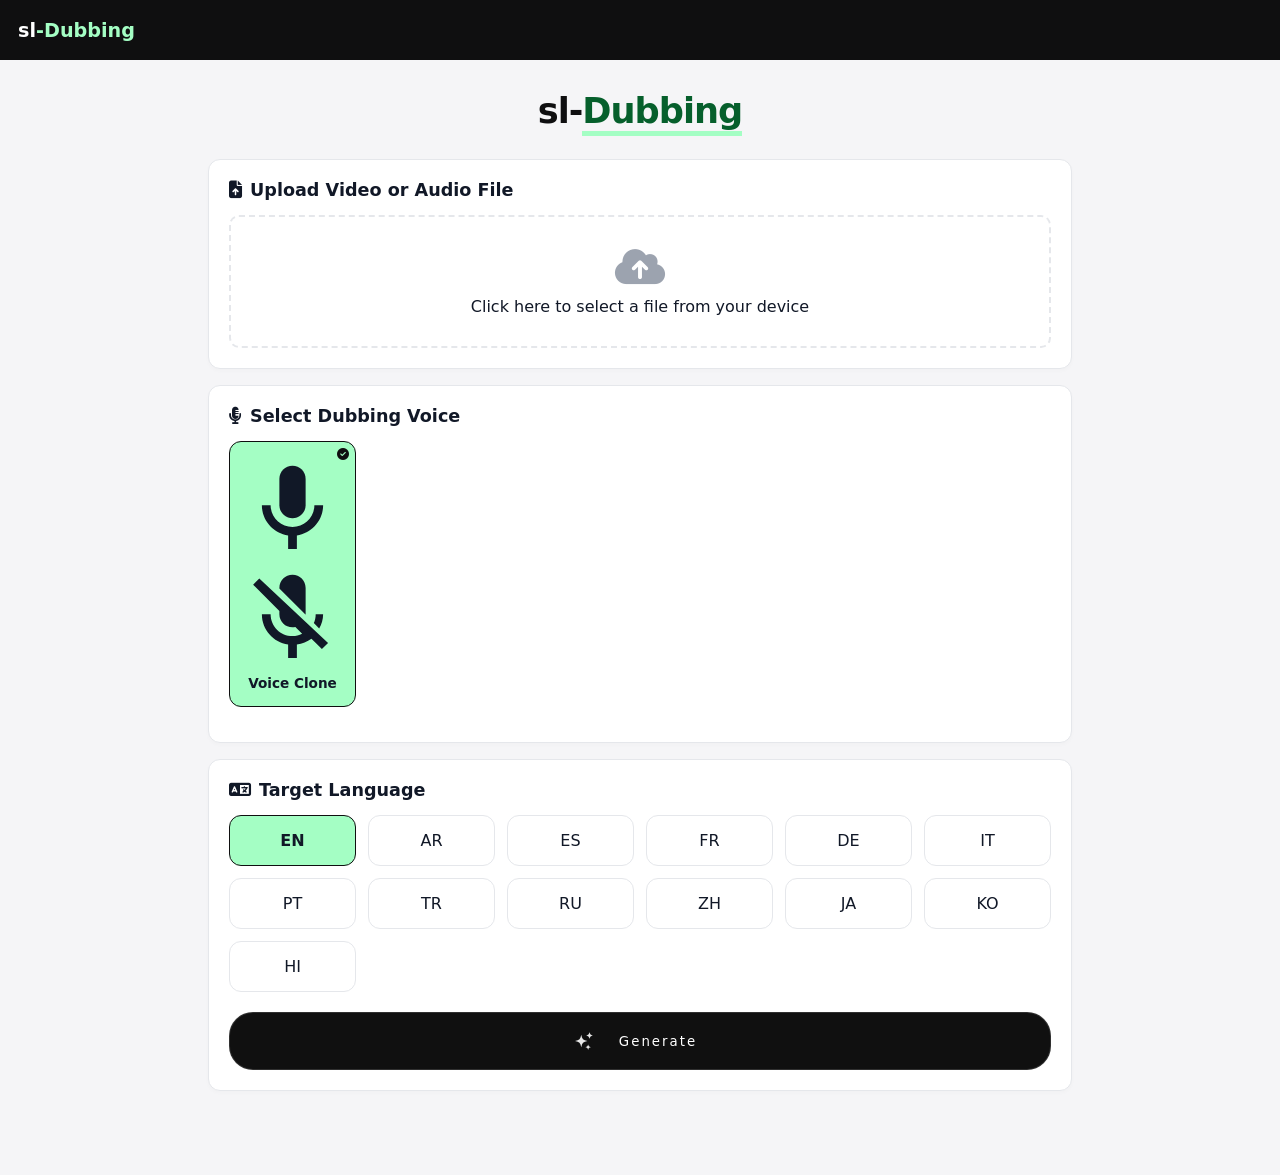
==== commit 67c3c9c3: "Update dubbing.html" ====
--- a/dubbing.html
+++ b/dubbing.html
@@ -21,17 +21,18 @@
         body { background: var(--bg); color: #111827; text-align: left; margin: 0; }
         
         /* Topbar */
-        .topbar { background: var(--primary); padding: 12px 18px; display: flex; justify-content: space-between; align-items: center; color: #fff; }
+        .topbar { background: var(--primary); padding: 12px 18px; display: flex; justify-content: space-between; align-items: center; color: #fff; height: 60px; }
         .logo-top { font-weight: 800; font-size: 1.2rem; text-decoration: none; color: white; }
         .auth-section .auth-btn { background: transparent; color: #fff; border: 1px solid rgba(255,255,255,0.2); padding: 6px 14px; border-radius: 8px; cursor: pointer; transition: 0.3s; }
         
         /* ── Central Logo Section ── */
-        .brand-header { text-align: center; margin: 40px auto 10px; }
+        .brand-header { text-align: center; margin: 30px auto 10px; }
         .main-logo-img { 
-            width: 100px; /* يمكنكِ تعديل الحجم من هنا */
+            max-width: 120px; 
             height: auto; 
-            filter: drop-shadow(0 4px 6px rgba(0,0,0,0.1));
-            margin-bottom: 10px;
+            display: block;
+            margin: 0 auto 10px;
+            filter: drop-shadow(0 4px 6px rgba(0,0,0,0.05));
         }
         .brand-name { font-size: 2.2rem; font-weight: 900; color: var(--primary); letter-spacing: -1px; }
         .brand-name span { color: var(--green-dk); border-bottom: 5px solid var(--mint); }
@@ -48,20 +49,20 @@
         
         /* Grids & Cards */
         .spk-grid, .lang-grid { display: grid; grid-template-columns: repeat(auto-fill, minmax(115px, 1fr)); gap: 12px; margin-bottom: 15px; }
-        .spk-card, .lang-box { padding: 15px 10px; border-radius: 12px; border: 1px solid var(--border); text-align: center; cursor: pointer; transition: 0.2s; background: #fff; position: relative; overflow: hidden; }
+        .spk-card, .lang-box { padding: 15px 10px; border-radius: 12px; border: 1px solid var(--border); text-align: center; cursor: pointer; transition: 0.2s; background: #fff; position: relative; }
         .spk-card.active, .lang-box.active { background: var(--mint); border-color: var(--primary); font-weight: 700; }
-        .chk { position: absolute; top: 6px; right: 6px; font-size: 0.75rem; color: var(--primary); display: none; z-index: 10; }
+        .chk { position: absolute; top: 6px; right: 6px; font-size: 0.75rem; color: var(--primary); display: none; }
         .spk-card.active .chk { display: block; }
 
-        /* ✅ Microphone Style for Voice Clone */
+        /* ✅ Fixed Voice Clone Icon (No Duplicates) */
         .voice-ai-icon {
-            width: 44px; height: 44px; background: #f3f4f6; border-radius: 50%;
+            width: 44px; height: 44px; background: #3c4043; border-radius: 50%;
             display: flex; align-items: center; justify-content: center;
-            margin: 0 auto 8px; color: #374151; font-size: 1.3rem; transition: 0.3s;
+            margin: 0 auto 8px; color: #fff; font-size: 1.2rem; transition: 0.3s;
         }
-        .spk-card.active .voice-ai-icon { background: var(--primary); color: var(--mint); }
+        .spk-card.active .voice-ai-icon { background: #ef4444; color: #fff; box-shadow: 0 0 10px rgba(239, 68, 68, 0.3); }
 
-        /* ✅ Person Icon for others */
+        /* Person Icon */
         .spk-av { width: 44px; height: 44px; background: #e5e7eb; border-radius: 50%; display: flex; align-items: center; justify-content: center; margin: 0 auto 8px; font-size: 1.2rem; color: #4b5563; transition: 0.3s; }
         .spk-card.active .spk-av { background: var(--primary); color: var(--mint); }
         .spk-nm { font-size: 0.85rem; font-weight: 600; }
@@ -81,41 +82,15 @@
         .btn.loading .btn-svg { animation: spin 1s linear infinite; }
         @keyframes spin { 100% { transform: rotate(360deg); } }
 
-        /* Result & Download */
+        /* Result Area */
         .result-container { display: flex; align-items: center; gap: 15px; margin-top: 15px; }
         audio { flex-grow: 1; }
-
-        .Btn {
-          width: 50px; height: 50px; border: none; border-radius: 50%;
-          background-color: rgb(27, 27, 27); display: flex; flex-direction: column;
-          align-items: center; justify-content: center; cursor: pointer;
-          position: relative; transition-duration: .3s;
-          box-shadow: 2px 2px 10px rgba(0, 0, 0, 0.11); flex-shrink: 0;
-          text-decoration: none;
-        }
-        .svgIcon { fill: rgb(214, 178, 255); transition-duration: .3s; }
-        .icon2 {
-          width: 18px; height: 5px; border-bottom: 2px solid rgb(182, 143, 255);
-          border-left: 2px solid rgb(182, 143, 255); border-right: 2px solid rgb(182, 143, 255);
-        }
-        .tooltip {
-          position: absolute; top: -40px; opacity: 0; background-color: rgb(12, 12, 12);
-          color: white; padding: 5px 10px; border-radius: 5px; display: flex;
-          align-items: center; justify-content: center; transition-duration: .2s;
-          pointer-events: none; letter-spacing: 0.5px; font-size: 12px;
-        }
-        .tooltip::before {
-          position: absolute; content: ""; width: 8px; height: 8px;
-          background-color: rgb(12, 12, 12); transform: rotate(45deg);
-          bottom: -4px; transition-duration: .3s;
-        }
-        .Btn:hover .tooltip { opacity: 1; transition-duration: .3s; top: -45px; }
+        .Btn { width: 50px; height: 50px; border: none; border-radius: 50%; background-color: rgb(27, 27, 27); display: flex; flex-direction: column; align-items: center; justify-content: center; cursor: pointer; position: relative; transition-duration: .3s; flex-shrink: 0; text-decoration: none; }
+        .svgIcon { fill: rgb(214, 178, 255); }
+        .icon2 { width: 18px; height: 5px; border-bottom: 2px solid rgb(182, 143, 255); border-left: 2px solid rgb(182, 143, 255); border-right: 2px solid rgb(182, 143, 255); }
+        .tooltip { position: absolute; top: -40px; opacity: 0; background-color: rgb(12, 12, 12); color: white; padding: 5px 10px; border-radius: 5px; display: flex; align-items: center; justify-content: center; transition-duration: .2s; pointer-events: none; font-size: 12px; }
+        .Btn:hover .tooltip { opacity: 1; top: -45px; }
         .Btn:hover { background-color: rgb(150, 94, 255); }
-        .Btn:hover .svgIcon { fill: white; animation: slide-in-top 0.6s cubic-bezier(0.250, 0.460, 0.450, 0.940) both; }
-        @keyframes slide-in-top {
-          0% { transform: translateY(-10px); opacity: 0; }
-          100% { transform: translateY(0px); opacity: 1; }
-        }
 
         #progressArea { display: none; margin-top: 20px; padding: 15px; background: #f9fafb; border-radius: 10px; border: 1px solid var(--border); }
         .prog-bar-wrap { background: #e5e7eb; border-radius: 50px; height: 10px; overflow: hidden; margin-top: 10px; }
@@ -130,12 +105,11 @@
 <div class="topbar">
     <a href="index.html" class="logo-top">sl<span style="color:#a4fec4">-Dubbing</span></a>
     <div class="auth-section" id="authSection">
-        <button class="auth-btn" onclick="location.href='login.html'">Login</button>
-    </div>
+        </div>
 </div>
 
 <div class="brand-header">
-    <img src="logo/logo.png" alt="sl-Dubbing Logo" class="main-logo-img">
+    <img src="logo/logo.png" alt="sl-Dubbing" class="main-logo-img" onerror="this.style.display='none'">
     <div class="brand-name">sl-<span>Dubbing</span></div>
 </div>
 
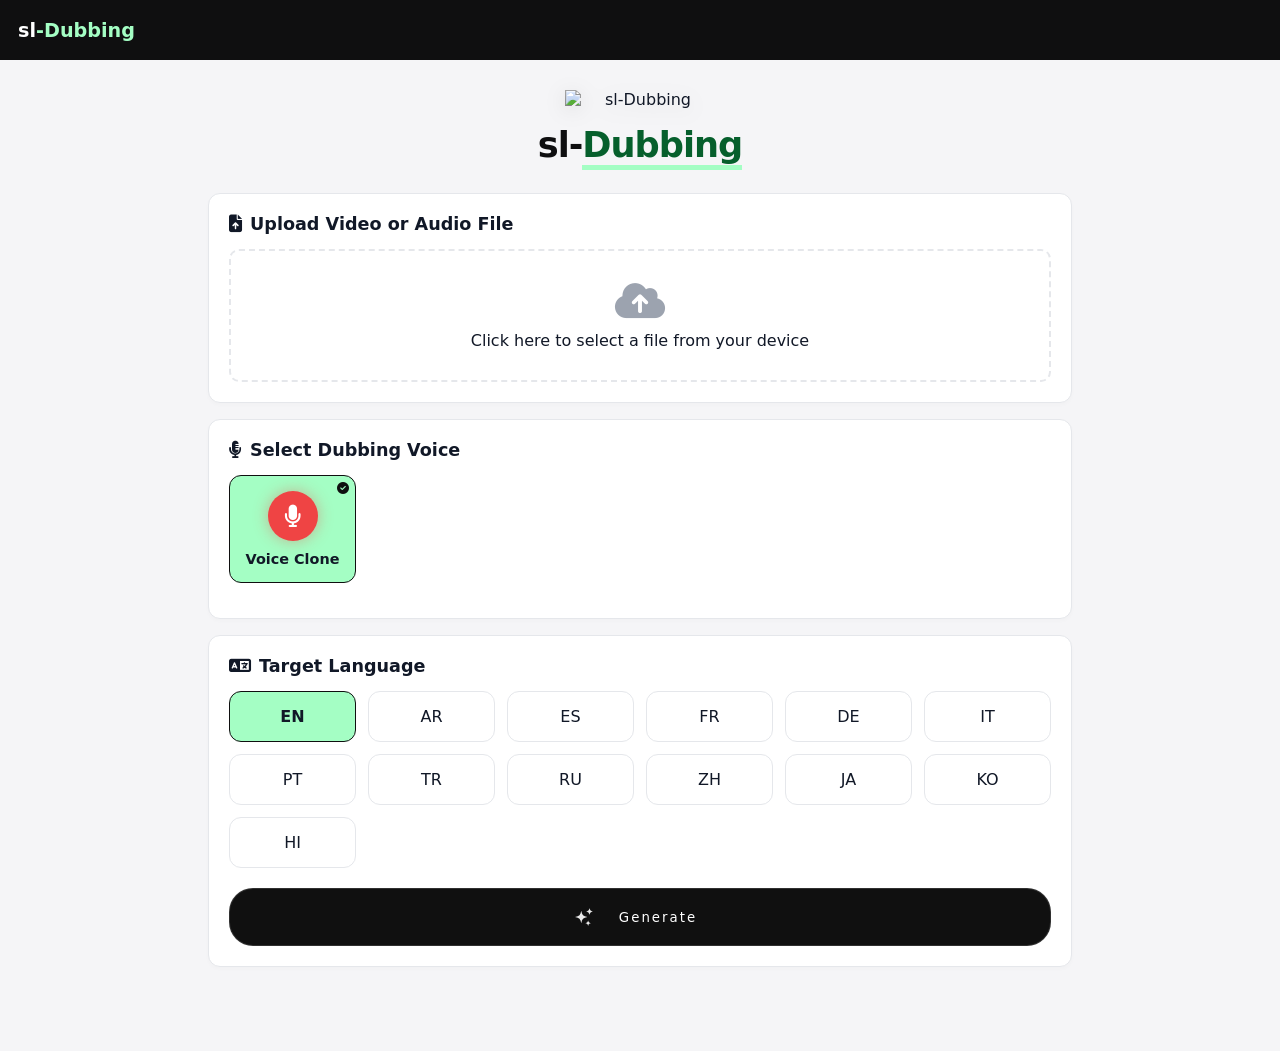
==== commit a08a58c0: "Update dubbing.html" ====
--- a/dubbing.html
+++ b/dubbing.html
@@ -20,7 +20,6 @@
         * { box-sizing: border-box; font-family: 'Segoe UI', system-ui, sans-serif; }
         body { background: var(--bg); color: #111827; text-align: left; margin: 0; }
         
-        /* Topbar */
         .topbar { background: var(--primary); padding: 12px 18px; display: flex; justify-content: space-between; align-items: center; color: #fff; height: 60px; }
         .logo-top { font-weight: 800; font-size: 1.2rem; text-decoration: none; color: white; }
         .auth-section .auth-btn { background: transparent; color: #fff; border: 1px solid rgba(255,255,255,0.2); padding: 6px 14px; border-radius: 8px; cursor: pointer; transition: 0.3s; }
@@ -28,11 +27,11 @@
         /* ── Central Logo Section ── */
         .brand-header { text-align: center; margin: 30px auto 10px; }
         .main-logo-img { 
-            max-width: 120px; 
+            max-width: 150px; /* حجم الشعار */
             height: auto; 
             display: block;
-            margin: 0 auto 10px;
-            filter: drop-shadow(0 4px 6px rgba(0,0,0,0.05));
+            margin: 0 auto 15px;
+            filter: drop-shadow(0 4px 10px rgba(0,0,0,0.1));
         }
         .brand-name { font-size: 2.2rem; font-weight: 900; color: var(--primary); letter-spacing: -1px; }
         .brand-name span { color: var(--green-dk); border-bottom: 5px solid var(--mint); }
@@ -42,53 +41,49 @@
         .card { background: #fff; border: 1px solid var(--border); border-radius: 12px; padding: 20px; margin-bottom: 16px; box-shadow: 0 2px 4px rgba(0,0,0,0.02); }
         .ttl { font-weight: 700; margin-bottom: 15px; display: flex; align-items: center; gap: 8px; font-size: 1.1rem; }
         
-        /* Drop Zone */
         .srt-zone { border: 2px dashed var(--border); padding: 30px; text-align: center; border-radius: 10px; cursor: pointer; transition: 0.3s; }
         .srt-zone:hover { background: #f9fafb; border-color: #d1d5db; }
         .srt-zone.ok { border-color: var(--green-dk); background: #f0fdf4; color: var(--green-dk); }
         
-        /* Grids & Cards */
         .spk-grid, .lang-grid { display: grid; grid-template-columns: repeat(auto-fill, minmax(115px, 1fr)); gap: 12px; margin-bottom: 15px; }
         .spk-card, .lang-box { padding: 15px 10px; border-radius: 12px; border: 1px solid var(--border); text-align: center; cursor: pointer; transition: 0.2s; background: #fff; position: relative; }
         .spk-card.active, .lang-box.active { background: var(--mint); border-color: var(--primary); font-weight: 700; }
         .chk { position: absolute; top: 6px; right: 6px; font-size: 0.75rem; color: var(--primary); display: none; }
         .spk-card.active .chk { display: block; }
 
-        /* ✅ Fixed Voice Clone Icon (No Duplicates) */
+        /* ✅ Voice Clone Icon Fix (Single Icon) */
         .voice-ai-icon {
-            width: 44px; height: 44px; background: #3c4043; border-radius: 50%;
+            width: 50px; height: 50px; background: #3c4043; border-radius: 50%;
             display: flex; align-items: center; justify-content: center;
-            margin: 0 auto 8px; color: #fff; font-size: 1.2rem; transition: 0.3s;
+            margin: 0 auto 10px; color: #fff; font-size: 1.4rem; transition: 0.3s;
         }
-        .spk-card.active .voice-ai-icon { background: #ef4444; color: #fff; box-shadow: 0 0 10px rgba(239, 68, 68, 0.3); }
+        .spk-card.active .voice-ai-icon { background: #ef4444; box-shadow: 0 0 15px rgba(239, 68, 68, 0.4); }
 
-        /* Person Icon */
-        .spk-av { width: 44px; height: 44px; background: #e5e7eb; border-radius: 50%; display: flex; align-items: center; justify-content: center; margin: 0 auto 8px; font-size: 1.2rem; color: #4b5563; transition: 0.3s; }
+        .spk-av { width: 50px; height: 50px; background: #e5e7eb; border-radius: 50%; display: flex; align-items: center; justify-content: center; margin: 0 auto 10px; font-size: 1.3rem; color: #4b5563; transition: 0.3s; }
         .spk-card.active .spk-av { background: var(--primary); color: var(--mint); }
-        .spk-nm { font-size: 0.85rem; font-weight: 600; }
+        .spk-nm { font-size: 0.9rem; font-weight: 600; }
 
-        /* Generate Button */
+        /* Button & Result Styles as before */
         .btn-wrapper { display: flex; justify-content: center; margin-top: 20px; width: 100%; }
         .btn {
           background-color: #101010; color: white; width: 100%; height: 58px; border-radius: 24px; border: solid 1px #fff2;
           cursor: pointer; display: flex; align-items: center; justify-content: center; gap: 12px; overflow: hidden; position: relative;
         }
-        .btn-svg { height: 22px; fill: #e8e8e8; z-index: 2; }
-        .txt-wrapper { position: relative; height: 24px; overflow: hidden; display: flex; align-items: center; z-index: 2; min-width: 100px; justify-content: center;}
-        .txt-1, .txt-2 { display: flex; gap: 2px; transition: all 0.5s cubic-bezier(0.645, 0.045, 0.355, 1); position: absolute; }
+        .btn-svg { height: 22px; fill: #e8e8e8; }
+        .txt-wrapper { position: relative; height: 24px; overflow: hidden; display: flex; align-items: center; min-width: 100px; justify-content: center;}
+        .txt-1, .txt-2 { display: flex; gap: 2px; transition: all 0.5s; position: absolute; }
         .txt-2 { transform: translateY(35px); opacity: 0; }
         .btn.loading .txt-1 { transform: translateY(-35px); opacity: 0; }
         .btn.loading .txt-2 { transform: translateY(0); opacity: 1; }
         .btn.loading .btn-svg { animation: spin 1s linear infinite; }
         @keyframes spin { 100% { transform: rotate(360deg); } }
 
-        /* Result Area */
         .result-container { display: flex; align-items: center; gap: 15px; margin-top: 15px; }
         audio { flex-grow: 1; }
-        .Btn { width: 50px; height: 50px; border: none; border-radius: 50%; background-color: rgb(27, 27, 27); display: flex; flex-direction: column; align-items: center; justify-content: center; cursor: pointer; position: relative; transition-duration: .3s; flex-shrink: 0; text-decoration: none; }
+        .Btn { width: 50px; height: 50px; border: none; border-radius: 50%; background-color: rgb(27, 27, 27); display: flex; flex-direction: column; align-items: center; justify-content: center; cursor: pointer; position: relative; text-decoration: none; }
         .svgIcon { fill: rgb(214, 178, 255); }
         .icon2 { width: 18px; height: 5px; border-bottom: 2px solid rgb(182, 143, 255); border-left: 2px solid rgb(182, 143, 255); border-right: 2px solid rgb(182, 143, 255); }
-        .tooltip { position: absolute; top: -40px; opacity: 0; background-color: rgb(12, 12, 12); color: white; padding: 5px 10px; border-radius: 5px; display: flex; align-items: center; justify-content: center; transition-duration: .2s; pointer-events: none; font-size: 12px; }
+        .tooltip { position: absolute; top: -40px; opacity: 0; background-color: rgb(12, 12, 12); color: white; padding: 5px 10px; border-radius: 5px; display: flex; font-size: 12px; transition: 0.3s; }
         .Btn:hover .tooltip { opacity: 1; top: -45px; }
         .Btn:hover { background-color: rgb(150, 94, 255); }
 
@@ -104,12 +99,11 @@
 
 <div class="topbar">
     <a href="index.html" class="logo-top">sl<span style="color:#a4fec4">-Dubbing</span></a>
-    <div class="auth-section" id="authSection">
-        </div>
+    <div class="auth-section" id="authSection"></div>
 </div>
 
 <div class="brand-header">
-    <img src="logo/logo.png" alt="sl-Dubbing" class="main-logo-img" onerror="this.style.display='none'">
+    <img src="./logo/logo.png" alt="sl-Dubbing" class="main-logo-img" id="mainLogo">
     <div class="brand-name">sl-<span>Dubbing</span></div>
 </div>
 
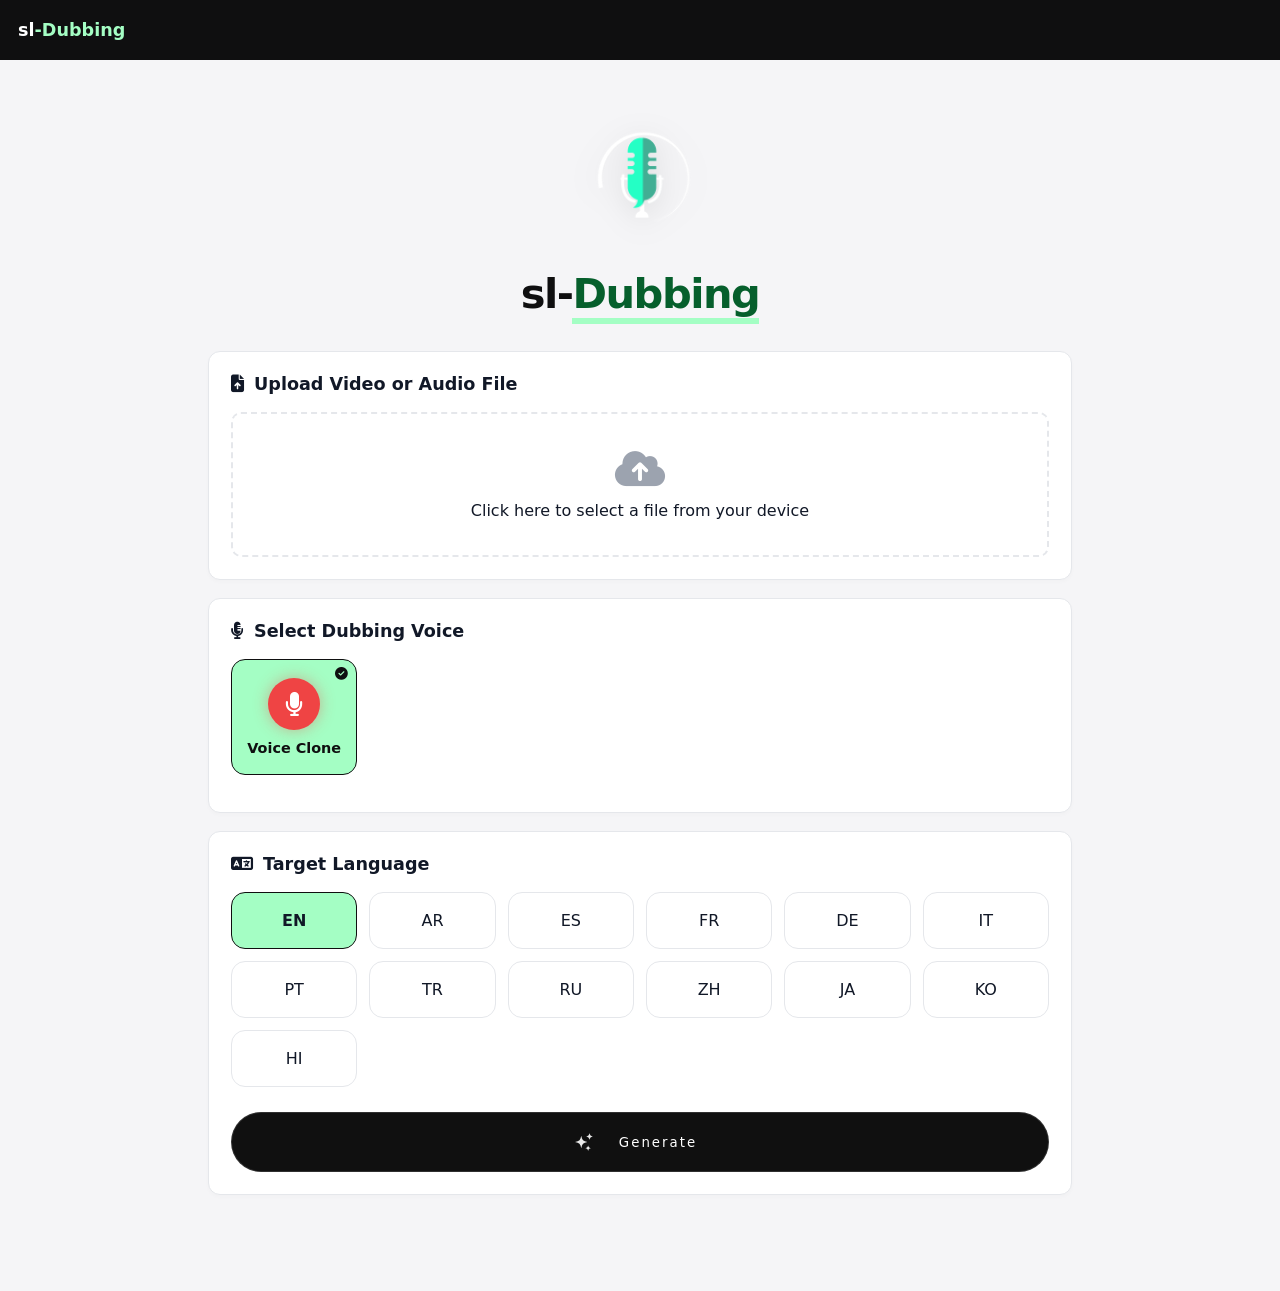
==== commit cd4b1661: "Refactor styles and update logo handling" ====
--- a/dubbing.html
+++ b/dubbing.html
@@ -20,57 +20,55 @@
         * { box-sizing: border-box; font-family: 'Segoe UI', system-ui, sans-serif; }
         body { background: var(--bg); color: #111827; text-align: left; margin: 0; }
         
+        /* Topbar */
         .topbar { background: var(--primary); padding: 12px 18px; display: flex; justify-content: space-between; align-items: center; color: #fff; height: 60px; }
-        .logo-top { font-weight: 800; font-size: 1.2rem; text-decoration: none; color: white; }
+        .logo-top { font-weight: 800; font-size: 1.1rem; text-decoration: none; color: white; }
         .auth-section .auth-btn { background: transparent; color: #fff; border: 1px solid rgba(255,255,255,0.2); padding: 6px 14px; border-radius: 8px; cursor: pointer; transition: 0.3s; }
         
         /* ── Central Logo Section ── */
-        .brand-header { text-align: center; margin: 30px auto 10px; }
+        .brand-header { text-align: center; margin: 40px auto 15px; }
+        .logo-box { position: relative; display: inline-block; }
         .main-logo-img { 
-            max-width: 150px; /* حجم الشعار */
+            max-width: 160px; /* حجم اللوجو الـ GIF */
             height: auto; 
-            display: block;
-            margin: 0 auto 15px;
-            filter: drop-shadow(0 4px 10px rgba(0,0,0,0.1));
+            display: block; 
+            margin: 0 auto 10px;
+            filter: drop-shadow(0 6px 15px rgba(0,0,0,0.1));
+            border-radius: 15px; /* يعطي جمالية إذا كان اللوجو له حدود */
         }
-        .brand-name { font-size: 2.2rem; font-weight: 900; color: var(--primary); letter-spacing: -1px; }
-        .brand-name span { color: var(--green-dk); border-bottom: 5px solid var(--mint); }
+        .logo-fallback { font-size: 3.5rem; color: var(--primary); margin-bottom: 10px; display: none; }
+        
+        .brand-name { font-size: 2.6rem; font-weight: 900; color: var(--primary); letter-spacing: -1.5px; margin: 0; }
+        .brand-name span { color: var(--green-dk); border-bottom: 6px solid var(--mint); }
 
         /* Layout */
-        .wrap { max-width: 900px; margin: 0 auto 50px; padding: 18px; }
-        .card { background: #fff; border: 1px solid var(--border); border-radius: 12px; padding: 20px; margin-bottom: 16px; box-shadow: 0 2px 4px rgba(0,0,0,0.02); }
-        .ttl { font-weight: 700; margin-bottom: 15px; display: flex; align-items: center; gap: 8px; font-size: 1.1rem; }
+        .wrap { max-width: 900px; margin: 0 auto 60px; padding: 18px; }
+        .card { background: #fff; border: 1px solid var(--border); border-radius: 12px; padding: 22px; margin-bottom: 18px; box-shadow: 0 2px 4px rgba(0,0,0,0.02); }
+        .ttl { font-weight: 700; margin-bottom: 18px; display: flex; align-items: center; gap: 10px; font-size: 1.1rem; }
         
-        .srt-zone { border: 2px dashed var(--border); padding: 30px; text-align: center; border-radius: 10px; cursor: pointer; transition: 0.3s; }
+        .srt-zone { border: 2px dashed var(--border); padding: 35px; text-align: center; border-radius: 10px; cursor: pointer; transition: 0.3s; }
         .srt-zone:hover { background: #f9fafb; border-color: #d1d5db; }
         .srt-zone.ok { border-color: var(--green-dk); background: #f0fdf4; color: var(--green-dk); }
         
-        .spk-grid, .lang-grid { display: grid; grid-template-columns: repeat(auto-fill, minmax(115px, 1fr)); gap: 12px; margin-bottom: 15px; }
-        .spk-card, .lang-box { padding: 15px 10px; border-radius: 12px; border: 1px solid var(--border); text-align: center; cursor: pointer; transition: 0.2s; background: #fff; position: relative; }
+        .spk-grid, .lang-grid { display: grid; grid-template-columns: repeat(auto-fill, minmax(118px, 1fr)); gap: 12px; margin-bottom: 15px; }
+        .spk-card, .lang-box { padding: 18px 10px; border-radius: 14px; border: 1px solid var(--border); text-align: center; cursor: pointer; transition: 0.2s; background: #fff; position: relative; }
         .spk-card.active, .lang-box.active { background: var(--mint); border-color: var(--primary); font-weight: 700; }
-        .chk { position: absolute; top: 6px; right: 6px; font-size: 0.75rem; color: var(--primary); display: none; }
+        .chk { position: absolute; top: 8px; right: 8px; font-size: 0.8rem; color: var(--primary); display: none; }
         .spk-card.active .chk { display: block; }
 
-        /* ✅ Voice Clone Icon Fix (Single Icon) */
-        .voice-ai-icon {
-            width: 50px; height: 50px; background: #3c4043; border-radius: 50%;
-            display: flex; align-items: center; justify-content: center;
-            margin: 0 auto 10px; color: #fff; font-size: 1.4rem; transition: 0.3s;
-        }
+        /* Voice Clone Style */
+        .voice-ai-icon { width: 52px; height: 52px; background: #3c4043; border-radius: 50%; display: flex; align-items: center; justify-content: center; margin: 0 auto 10px; color: #fff; font-size: 1.5rem; transition: 0.3s; }
         .spk-card.active .voice-ai-icon { background: #ef4444; box-shadow: 0 0 15px rgba(239, 68, 68, 0.4); }
 
-        .spk-av { width: 50px; height: 50px; background: #e5e7eb; border-radius: 50%; display: flex; align-items: center; justify-content: center; margin: 0 auto 10px; font-size: 1.3rem; color: #4b5563; transition: 0.3s; }
+        .spk-av { width: 52px; height: 52px; background: #e5e7eb; border-radius: 50%; display: flex; align-items: center; justify-content: center; margin: 0 auto 10px; font-size: 1.4rem; color: #4b5563; transition: 0.3s; }
         .spk-card.active .spk-av { background: var(--primary); color: var(--mint); }
-        .spk-nm { font-size: 0.9rem; font-weight: 600; }
+        .spk-nm { font-size: 0.9rem; font-weight: 600; color: var(--primary); }
 
-        /* Button & Result Styles as before */
-        .btn-wrapper { display: flex; justify-content: center; margin-top: 20px; width: 100%; }
-        .btn {
-          background-color: #101010; color: white; width: 100%; height: 58px; border-radius: 24px; border: solid 1px #fff2;
-          cursor: pointer; display: flex; align-items: center; justify-content: center; gap: 12px; overflow: hidden; position: relative;
-        }
-        .btn-svg { height: 22px; fill: #e8e8e8; }
-        .txt-wrapper { position: relative; height: 24px; overflow: hidden; display: flex; align-items: center; min-width: 100px; justify-content: center;}
+        /* Fancy Generate Button */
+        .btn-wrapper { display: flex; justify-content: center; margin-top: 25px; width: 100%; }
+        .btn { background-color: #101010; color: white; width: 100%; height: 60px; border-radius: 30px; border: solid 1px #fff2; cursor: pointer; display: flex; align-items: center; justify-content: center; gap: 12px; overflow: hidden; position: relative; transition: 0.3s; }
+        .btn-svg { height: 22px; fill: #e8e8e8; z-index: 2; }
+        .txt-wrapper { position: relative; height: 24px; overflow: hidden; display: flex; align-items: center; z-index: 2; min-width: 100px; justify-content: center;}
         .txt-1, .txt-2 { display: flex; gap: 2px; transition: all 0.5s; position: absolute; }
         .txt-2 { transform: translateY(35px); opacity: 0; }
         .btn.loading .txt-1 { transform: translateY(-35px); opacity: 0; }
@@ -78,20 +76,18 @@
         .btn.loading .btn-svg { animation: spin 1s linear infinite; }
         @keyframes spin { 100% { transform: rotate(360deg); } }
 
+        /* Result & Download */
         .result-container { display: flex; align-items: center; gap: 15px; margin-top: 15px; }
         audio { flex-grow: 1; }
-        .Btn { width: 50px; height: 50px; border: none; border-radius: 50%; background-color: rgb(27, 27, 27); display: flex; flex-direction: column; align-items: center; justify-content: center; cursor: pointer; position: relative; text-decoration: none; }
+        .Btn-dl { width: 50px; height: 50px; border: none; border-radius: 50%; background-color: rgb(27, 27, 27); display: flex; align-items: center; justify-content: center; cursor: pointer; position: relative; text-decoration: none; flex-shrink: 0; }
         .svgIcon { fill: rgb(214, 178, 255); }
-        .icon2 { width: 18px; height: 5px; border-bottom: 2px solid rgb(182, 143, 255); border-left: 2px solid rgb(182, 143, 255); border-right: 2px solid rgb(182, 143, 255); }
-        .tooltip { position: absolute; top: -40px; opacity: 0; background-color: rgb(12, 12, 12); color: white; padding: 5px 10px; border-radius: 5px; display: flex; font-size: 12px; transition: 0.3s; }
-        .Btn:hover .tooltip { opacity: 1; top: -45px; }
-        .Btn:hover { background-color: rgb(150, 94, 255); }
+        .Btn-dl:hover { background-color: rgb(150, 94, 255); }
 
-        #progressArea { display: none; margin-top: 20px; padding: 15px; background: #f9fafb; border-radius: 10px; border: 1px solid var(--border); }
-        .prog-bar-wrap { background: #e5e7eb; border-radius: 50px; height: 10px; overflow: hidden; margin-top: 10px; }
+        #progressArea { display: none; margin-top: 20px; padding: 18px; background: #f9fafb; border-radius: 12px; border: 1px solid var(--border); }
+        .prog-bar-wrap { background: #e5e7eb; border-radius: 50px; height: 12px; overflow: hidden; margin-top: 10px; }
         .prog-bar { height: 100%; width: 0; background: var(--primary); transition: width 0.4s ease; }
         .res-card { display: none; border: 2px solid var(--green-dk); }
-        .toast { position: fixed; bottom: 20px; left: 20px; color: #fff; padding: 12px 20px; border-radius: 10px; transform: translateY(100px); opacity: 0; transition: 0.4s; z-index: 1000; font-weight: 600; }
+        .toast { position: fixed; bottom: 25px; left: 25px; color: #fff; padding: 14px 22px; border-radius: 12px; transform: translateY(100px); opacity: 0; transition: 0.4s; z-index: 1000; font-weight: 600; box-shadow: 0 5px 15px rgba(0,0,0,0.2); }
         .toast.show { transform: translateY(0); opacity: 1; }
     </style>
 </head>
@@ -103,8 +99,11 @@
 </div>
 
 <div class="brand-header">
-    <img src="./logo/logo.png" alt="sl-Dubbing" class="main-logo-img" id="mainLogo">
-    <div class="brand-name">sl-<span>Dubbing</span></div>
+    <div class="logo-box">
+        <i class="fas fa-wave-square logo-fallback" id="logoFallback"></i>
+        <img src="logo/logo.gif" alt="sl-Dubbing Animated Logo" class="main-logo-img" id="mainLogo" onerror="this.style.display='none'; document.getElementById('logoFallback').style.display='block';">
+    </div>
+    <h1 class="brand-name">sl-<span>Dubbing</span></h1>
 </div>
 
 <div class="wrap">
@@ -112,7 +111,7 @@
         <div class="ttl"><i class="fas fa-file-upload"></i> Upload Video or Audio File</div>
         <input type="file" id="mediaFile" accept="video/*,audio/*" style="display:none">
         <div class="srt-zone" id="mediaZone" onclick="document.getElementById('mediaFile').click()">
-            <i class="fas fa-cloud-upload-alt" style="font-size:2.5rem; margin-bottom:10px; color:#9ca3af; display:block;"></i>
+            <i class="fas fa-cloud-upload-alt" style="font-size:2.5rem; margin-bottom:12px; color:#9ca3af; display:block;"></i>
             Click here to select a file from your device
         </div>
     </div>
@@ -148,10 +147,8 @@
     <div class="card res-card" id="resCard">
         <div class="ttl" style="color:var(--green-dk)"><i class="fas fa-check-circle"></i> Magic Complete!</div>
         <div class="result-container">
-            <a href="#" class="Btn" id="dlBtn" download>
-                <svg class="svgIcon" viewBox="0 0 384 512" height="1em" xmlns="http://www.w3.org/2000/svg"><path d="M169.4 470.6c12.5 12.5 32.8 12.5 45.3 0l160-160c12.5-12.5 12.5-32.8 0-45.3s-32.8-12.5-45.3 0L224 370.8V64c0-17.7-14.3-32-32-32s-32 14.3-32 32v306.7L54.6 265.4c-12.5-12.5-32.8-12.5-45.3 0s-12.5 32.8 0 45.3l160 160z"></path></svg>
-                <span class="icon2"></span>
-                <span class="tooltip">Download</span>
+            <a href="#" class="Btn-dl" id="dlBtn" download>
+                <svg class="svgIcon" viewBox="0 0 384 512" height="1.2em" xmlns="http://www.w3.org/2000/svg"><path d="M169.4 470.6c12.5 12.5 32.8 12.5 45.3 0l160-160c12.5-12.5 12.5-32.8 0-45.3s-32.8-12.5-45.3 0L224 370.8V64c0-17.7-14.3-32-32-32s-32 14.3-32 32v306.7L54.6 265.4c-12.5-12.5-32.8-12.5-45.3 0s-12.5 32.8 0 45.3l160 160z"></path></svg>
             </a>
             <audio id="dubAud" controls></audio>
         </div>
